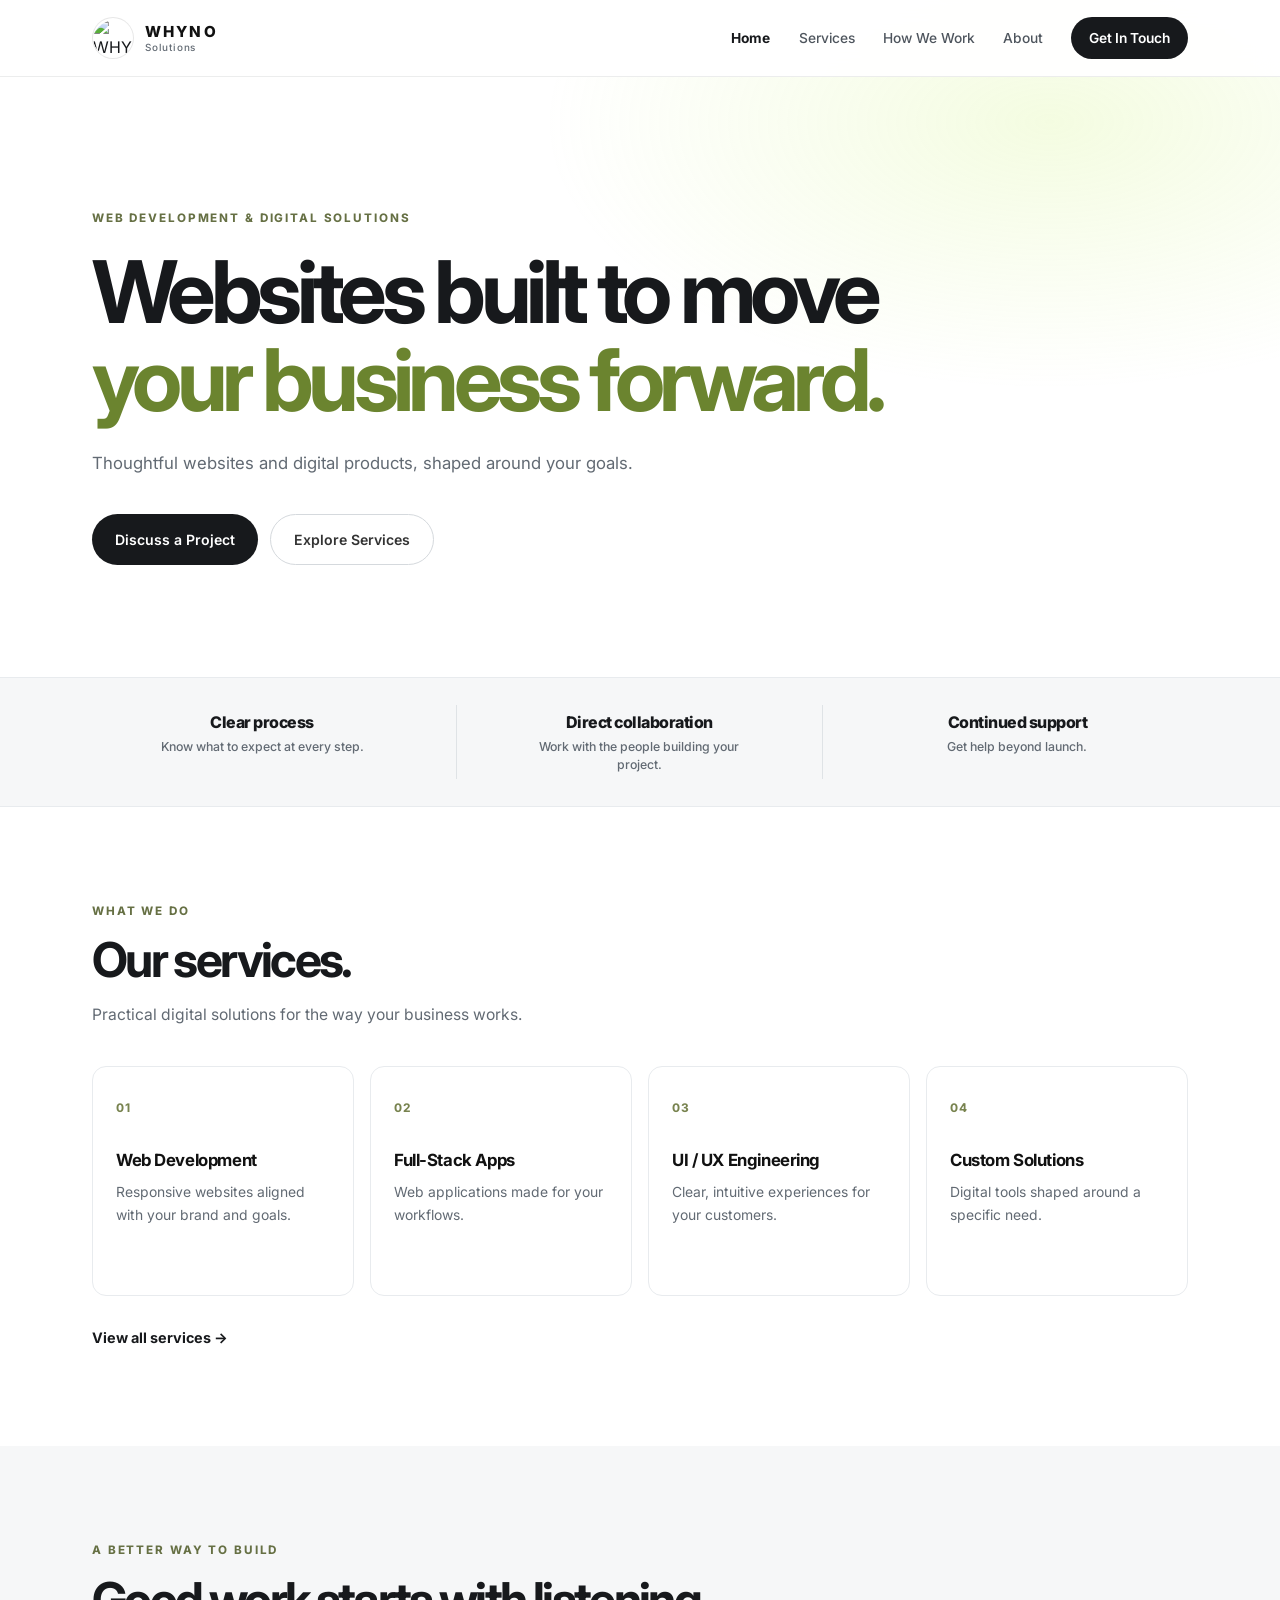
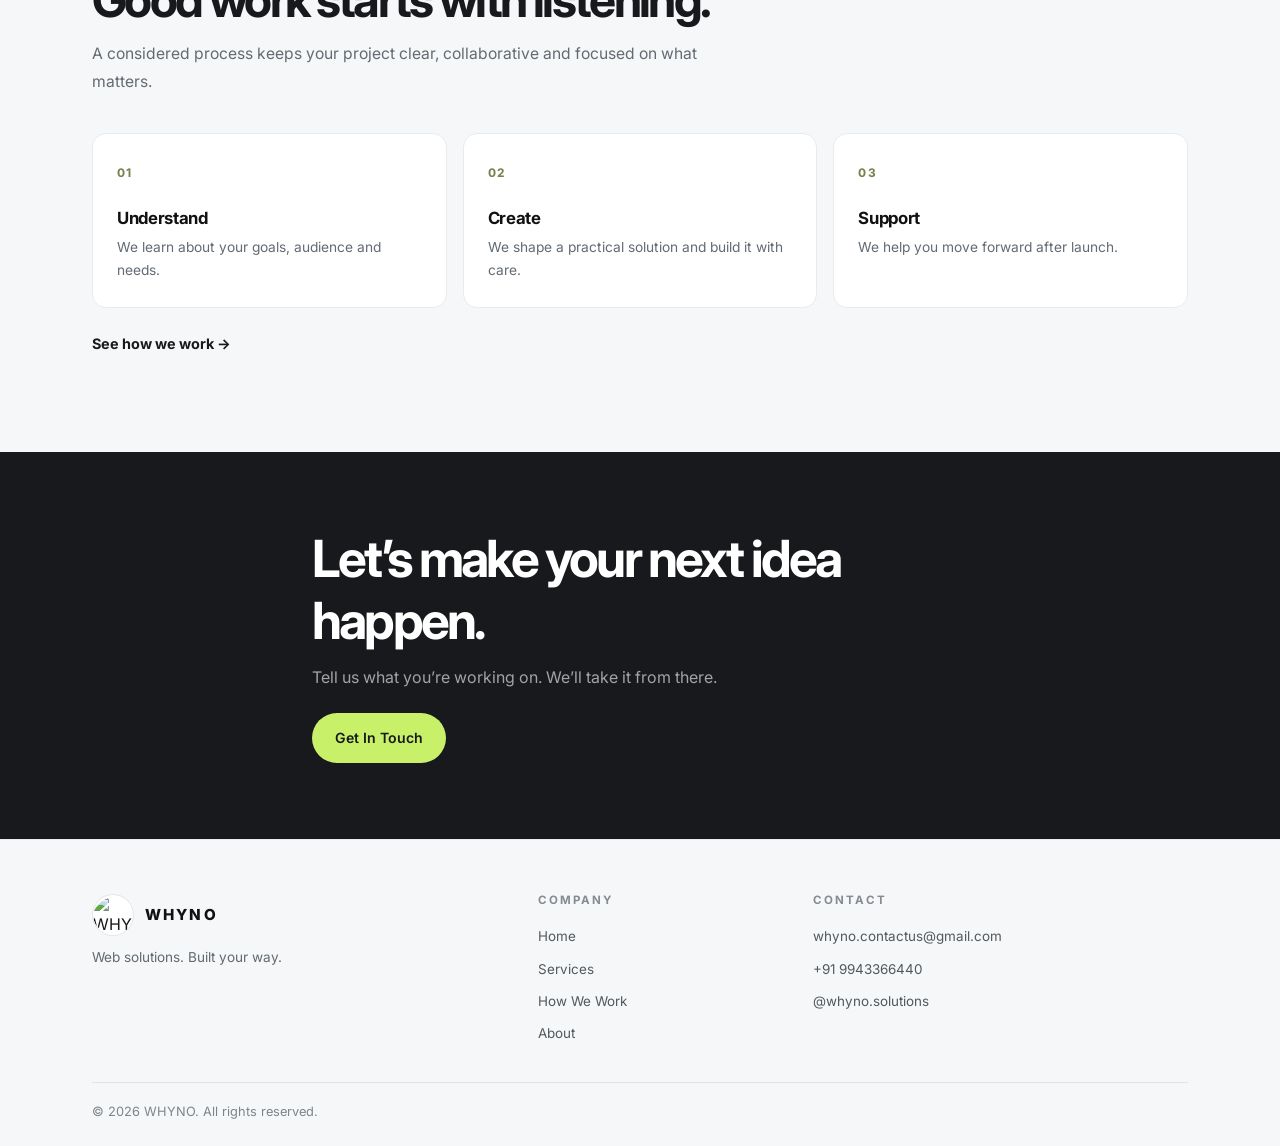
==== index.html @ 865802ed "Add files via upload" ====
﻿<!DOCTYPE html>
<html lang="en">
<head>
    <meta charset="UTF-8">
    <meta name="viewport" content="width=device-width, initial-scale=1.0">
    <meta name="color-scheme" content="light only">
    <title>WHYNO &mdash; Web Development &amp; Digital Solutions</title>
    <meta name="description" content="WHYNO builds custom websites, web applications and digital solutions engineered around your exact requirements.">
    <link rel="icon" type="image/png" href="assets/favicon.png">
    <link rel="preconnect" href="https://fonts.googleapis.com">
    <link rel="preconnect" href="https://fonts.gstatic.com" crossorigin>
    <link href="https://fonts.googleapis.com/css2?family=Inter:wght@300;400;500;600;700;800&display=swap" rel="stylesheet">
    <link rel="stylesheet" href="style.css">
</head>
<body>

    <!-- Header -->
    <header class="header" id="header">
        <div class="container header-inner">
            <a href="index.html" class="brand">
                <div class="brand-logo"><img src="assets/logo.png" alt="WHYNO"></div>
                <span class="brand-copy">
                    <span class="brand-name">WHYNO</span>
                    <span class="brand-tagline">Solutions</span>
                </span>
            </a>
            <nav class="nav" id="nav">
                <a href="index.html" class="nav-link active">Home</a>
                <a href="services.html" class="nav-link">Services</a>
                <a href="process.html" class="nav-link">How We Work</a>
                <a href="about.html" class="nav-link">About</a>
                <a href="contact.html" class="nav-link nav-link--cta">Get In Touch</a>
            </nav>
            <button class="menu-btn" id="menuBtn" aria-label="Toggle navigation" aria-controls="nav" aria-expanded="false">
                <span></span><span></span><span></span>
            </button>
        </div>
    </header>
    <div class="overlay" id="overlay"></div>

    <main>

        <!-- Hero -->
        <section class="hero">
            <div class="container">
                <p class="hero-label anim">Web Development &amp; Digital Solutions</p>
                <h1 class="hero-heading anim">Websites built to move <em>your business forward.</em></h1>
                <p class="hero-text anim">Thoughtful websites and digital products, shaped around your goals.</p>
                <div class="hero-btns anim">
                    <a href="contact.html" class="btn btn--dark">Discuss a Project</a>
                    <a href="services.html" class="btn btn--outline">Explore Services</a>
                </div>
            </div>
        </section>

        <!-- Trust Strip -->
        <section class="trust">
            <div class="container">
                <div class="trust-row">
                    <div class="trust-item anim">
                        <strong>Clear process</strong><span>Know what to expect at every step.</span>
                    </div>
                    <div class="trust-item anim">
                        <strong>Direct collaboration</strong><span>Work with the people building your project.</span>
                    </div>
                    <div class="trust-item anim">
                        <strong>Continued support</strong><span>Get help beyond launch.</span>
                    </div>
                </div>
            </div>
        </section>

        <!-- Services Preview -->
        <section class="section" id="services-preview">
            <div class="container">
                <div class="section-top">
                    <p class="label">What We Do</p>
                    <h2 class="heading-2">Our services.</h2>
                    <p class="sub-text">Practical digital solutions for the way your business works.</p>
                </div>
                <div class="card-grid card-grid--4">
                    <div class="card anim">
                        <span class="card-num">01</span>
                        <h3>Web Development</h3>
                        <p>Responsive websites aligned with your brand and goals.</p>
                    </div>
                    <div class="card anim">
                        <span class="card-num">02</span>
                        <h3>Full-Stack Apps</h3>
                        <p>Web applications made for your workflows.</p>
                    </div>
                    <div class="card anim">
                        <span class="card-num">03</span>
                        <h3>UI / UX Engineering</h3>
                        <p>Clear, intuitive experiences for your customers.</p>
                    </div>
                    <div class="card anim">
                        <span class="card-num">04</span>
                        <h3>Custom Solutions</h3>
                        <p>Digital tools shaped around a specific need.</p>
                    </div>
                </div>
                <div class="section-link">
                    <a href="services.html" class="link-arrow">View all services &rarr;</a>
                </div>
            </div>
        </section>

        <section class="home-approach section section--grey">
            <div class="container">
                <div class="section-top anim">
                    <p class="label">A better way to build</p>
                    <h2 class="heading-2">Good work starts with listening.</h2>
                    <p class="sub-text">A considered process keeps your project clear, collaborative and focused on what matters.</p>
                </div>
                <div class="approach-grid">
                    <article class="approach-step anim">
                        <span>01</span>
                        <h3>Understand</h3>
                        <p>We learn about your goals, audience and needs.</p>
                    </article>
                    <article class="approach-step anim">
                        <span>02</span>
                        <h3>Create</h3>
                        <p>We shape a practical solution and build it with care.</p>
                    </article>
                    <article class="approach-step anim">
                        <span>03</span>
                        <h3>Support</h3>
                        <p>We help you move forward after launch.</p>
                    </article>
                </div>
                <a href="process.html" class="link-arrow approach-link anim">See how we work &rarr;</a>
            </div>
        </section>

        <!-- CTA Band -->
        <section class="cta-band">
            <div class="container cta-inner">
                <h2 class="anim">Let&rsquo;s make your next idea happen.</h2>
                <p class="anim">Tell us what you&rsquo;re working on. We&rsquo;ll take it from there.</p>
                <a href="contact.html" class="btn btn--white anim">Get In Touch</a>
            </div>
        </section>

    </main>

    <!-- Footer -->
    <footer class="footer">
        <div class="container">
            <div class="footer-grid">
                <div class="footer-brand">
                    <a href="index.html" class="brand">
                        <div class="brand-logo"><img src="assets/logo.png" alt="WHYNO"></div>
                        <span class="brand-name">WHYNO</span>
                    </a>
                    <p>Web solutions. Built your way.</p>
                </div>
                <div class="footer-col">
                    <h5>Company</h5>
                    <a href="index.html">Home</a>
                    <a href="services.html">Services</a>
                    <a href="process.html">How We Work</a>
                    <a href="about.html">About</a>
                </div>
                <div class="footer-col">
                    <h5>Contact</h5>
                    <a href="mailto:whyno.contactus@gmail.com">whyno.contactus@gmail.com</a>
                    <a href="tel:+919943366440">+91 9943366440</a>
                    <a href="https://www.instagram.com/whyno.solutions/" target="_blank" rel="noopener">@whyno.solutions</a>
                </div>
            </div>
            <div class="footer-bottom">
                <span>&copy; <span id="yr"></span> WHYNO. All rights reserved.</span>
            </div>
        </div>
    </footer>

    <button class="scroll-top" id="scrollTop" aria-label="Back to top">
        <svg viewBox="0 0 24 24" fill="none" stroke="currentColor" stroke-width="2"><polyline points="18 15 12 9 6 15"/></svg>
    </button>

    <script src="script.js"></script>
</body>
</html>
---- style.css ----
/* ============================================================
   WHYNO — Professional IT Company
   ALWAYS LIGHT MODE. Black & white. Clean. No gimmicks.
   Font: Inter
   ============================================================ */

/* Force light everywhere */
:root {
    color-scheme: light only;
}

*,
*::before,
*::after {
    box-sizing: border-box;
    margin: 0;
    padding: 0;
}

html {
    scroll-behavior: smooth;
    font-size: 16px;
}

body {
    font-family: 'Inter', -apple-system, BlinkMacSystemFont, 'Segoe UI', sans-serif;
    background-color: #ffffff;
    color: #333333;
    line-height: 1.7;
    -webkit-font-smoothing: antialiased;
    -moz-osx-font-smoothing: grayscale;
    overflow-x: hidden;
}

a {
    color: inherit;
    text-decoration: none;
}

ul { list-style: none; }

img {
    display: block;
    max-width: 100%;
    height: auto;
}

::selection {
    background: #111111;
    color: #ffffff;
}

h1, h2, h3, h4, h5 {
    color: #111111;
    font-weight: 700;
    line-height: 1.2;
    letter-spacing: -0.02em;
}

/* ── Layout ── */
.container {
    width: 100%;
    max-width: 1120px;
    margin: 0 auto;
    padding: 0 32px;
}

/* ============================================================
   LOADER
   ============================================================ */
.loader {
    position: fixed;
    inset: 0;
    z-index: 9999;
    background: #ffffff;
    display: flex;
    align-items: center;
    justify-content: center;
    transition: opacity 0.5s ease, visibility 0.5s ease;
}

.loader.hide {
    opacity: 0;
    visibility: hidden;
    pointer-events: none;
}

.loader-logo {
    width: 48px;
    height: 48px;
    animation: fadeInOut 1.5s ease-in-out infinite;
}

@keyframes fadeInOut {
    0%, 100% { opacity: 0.3; }
    50% { opacity: 1; }
}

/* ============================================================
   HEADER / NAVBAR
   ============================================================ */
.header {
    position: fixed;
    top: 0;
    left: 0;
    width: 100%;
    z-index: 1000;
    background: rgba(255, 255, 255, 0.95);
    backdrop-filter: blur(12px);
    -webkit-backdrop-filter: blur(12px);
    border-bottom: 1px solid #f0f0f0;
    padding: 0;
    transition: box-shadow 0.3s ease;
}

.header.scrolled {
    box-shadow: 0 1px 12px rgba(0, 0, 0, 0.06);
}

.header-inner {
    display: flex;
    align-items: center;
    justify-content: space-between;
    height: 64px;
}

/* Brand */
.brand {
    display: flex;
    align-items: center;
    gap: 10px;
}

.brand-icon {
    width: 32px;
    height: 32px;
    border-radius: 6px;
    object-fit: contain;
}

.brand-name {
    font-size: 1rem;
    font-weight: 800;
    letter-spacing: 1.5px;
    color: #111111;
    text-transform: uppercase;
}

/* Nav links */
.nav {
    display: flex;
    align-items: center;
    gap: 32px;
}

.nav-link {
    font-size: 0.88rem;
    font-weight: 500;
    color: #555555;
    transition: color 0.2s ease;
}

.nav-link:hover,
.nav-link.active {
    color: #111111;
}

.nav-link--cta {
    padding: 8px 20px;
    background: #111111;
    color: #ffffff !important;
    border-radius: 6px;
    font-weight: 600;
    font-size: 0.84rem;
    transition: background 0.2s ease;
}

.nav-link--cta:hover {
    background: #333333;
}

/* Menu toggle */
.menu-toggle {
    display: none;
    flex-direction: column;
    gap: 5px;
    background: none;
    border: none;
    cursor: pointer;
    padding: 4px;
    z-index: 1100;
}

.menu-toggle span {
    display: block;
    width: 20px;
    height: 1.5px;
    background: #111111;
    border-radius: 2px;
    transition: transform 0.25s ease, opacity 0.25s ease;
}

.menu-toggle.open span:nth-child(1) {
    transform: translateY(6.5px) rotate(45deg);
}
.menu-toggle.open span:nth-child(2) {
    opacity: 0;
}
.menu-toggle.open span:nth-child(3) {
    transform: translateY(-6.5px) rotate(-45deg);
}

/* Overlay */
.overlay {
    display: none;
    position: fixed;
    inset: 0;
    background: rgba(0, 0, 0, 0.3);
    z-index: 990;
    opacity: 0;
    transition: opacity 0.3s ease;
}
.overlay.show {
    opacity: 1;
}

/* ============================================================
   BUTTONS
   ============================================================ */
.btn {
    display: inline-flex;
    align-items: center;
    justify-content: center;
    gap: 8px;
    padding: 13px 28px;
    font-family: inherit;
    font-size: 0.9rem;
    font-weight: 600;
    border-radius: 6px;
    border: none;
    cursor: pointer;
    transition: background 0.2s ease, transform 0.2s ease, box-shadow 0.2s ease;
}

.btn--dark {
    background: #111111;
    color: #ffffff;
}
.btn--dark:hover {
    background: #2a2a2a;
    transform: translateY(-1px);
    box-shadow: 0 4px 16px rgba(0, 0, 0, 0.12);
}

.btn--outline {
    background: transparent;
    border: 1.5px solid #d0d0d0;
    color: #333333;
}
.btn--outline:hover {
    border-color: #111111;
    color: #111111;
}

.btn--full {
    width: 100%;
}

/* ============================================================
   SECTION SHARED
   ============================================================ */
.section {
    padding: 100px 0;
}

.section--grey {
    background: #f8f8f7;
}

.section-top {
    margin-bottom: 56px;
}

.section-label {
    font-size: 0.75rem;
    font-weight: 700;
    text-transform: uppercase;
    letter-spacing: 2.5px;
    color: #888888;
    margin-bottom: 12px;
}

.section-heading {
    font-size: clamp(1.8rem, 3.5vw, 2.8rem);
    letter-spacing: -0.03em;
    margin-bottom: 16px;
}

.section-sub {
    font-size: 1rem;
    color: #666666;
    max-width: 520px;
    line-height: 1.7;
}

/* ============================================================
   HERO
   ============================================================ */
.hero {
    padding: 160px 0 100px;
    background: #ffffff;
}

.hero-label {
    font-size: 0.75rem;
    font-weight: 700;
    text-transform: uppercase;
    letter-spacing: 2.5px;
    color: #888888;
    margin-bottom: 24px;
}

.hero-heading {
    font-size: clamp(2.4rem, 5.5vw, 4.2rem);
    letter-spacing: -0.04em;
    line-height: 1.12;
    margin-bottom: 24px;
    max-width: 720px;
}

.hero-heading em {
    font-style: normal;
    border-bottom: 3px solid #111111;
    padding-bottom: 2px;
}

.hero-text {
    font-size: 1.08rem;
    color: #555555;
    max-width: 540px;
    line-height: 1.75;
    margin-bottom: 36px;
}

.hero-buttons {
    display: flex;
    gap: 12px;
    flex-wrap: wrap;
}

/* ============================================================
   TRUST STRIP
   ============================================================ */
.trust-strip {
    border-top: 1px solid #ebebeb;
    border-bottom: 1px solid #ebebeb;
    background: #f8f8f7;
    padding: 40px 0;
}

.trust-inner {
    display: flex;
    align-items: center;
    justify-content: center;
    gap: 48px;
}

.trust-item {
    display: flex;
    flex-direction: column;
    align-items: center;
    text-align: center;
    gap: 4px;
}

.trust-item strong {
    font-size: 1.5rem;
    font-weight: 800;
    color: #111111;
    letter-spacing: -0.5px;
}

.trust-item span {
    font-size: 0.78rem;
    color: #888888;
    font-weight: 500;
    letter-spacing: 0.5px;
}

.trust-divider {
    width: 1px;
    height: 40px;
    background: #e0e0e0;
}

/* ============================================================
   SERVICES — Clean card grid
   ============================================================ */
.services-grid {
    display: grid;
    grid-template-columns: repeat(4, 1fr);
    gap: 1px;
    background: #e8e8e8;
    border: 1px solid #e8e8e8;
    border-radius: 8px;
    overflow: hidden;
}

.service-card {
    background: #ffffff;
    padding: 36px 28px;
    display: flex;
    flex-direction: column;
    gap: 14px;
    transition: background 0.25s ease;
}

.service-card:hover {
    background: #f8f8f7;
}

.service-num {
    font-size: 0.72rem;
    font-weight: 700;
    color: #bbbbbb;
    letter-spacing: 1px;
}

.service-card h3 {
    font-size: 1rem;
    font-weight: 700;
    letter-spacing: -0.01em;
}

.service-card p {
    font-size: 0.88rem;
    color: #666666;
    line-height: 1.65;
}

/* ============================================================
   PROCESS
   ============================================================ */
.process-list {
    max-width: 640px;
}

.process-item {
    display: flex;
    gap: 24px;
    padding: 28px 0;
    border-bottom: 1px solid #ebebeb;
    align-items: flex-start;
}

.process-item:last-child {
    border-bottom: none;
}

.process-num {
    width: 40px;
    height: 40px;
    border-radius: 50%;
    background: #111111;
    color: #ffffff;
    font-size: 0.82rem;
    font-weight: 700;
    display: flex;
    align-items: center;
    justify-content: center;
    flex-shrink: 0;
}

.process-item h3 {
    font-size: 1rem;
    font-weight: 700;
    margin-bottom: 4px;
}

.process-item p {
    font-size: 0.9rem;
    color: #666666;
    line-height: 1.65;
}

/* ============================================================
   ABOUT
   ============================================================ */
.about-layout {
    display: grid;
    grid-template-columns: 1fr 1fr;
    gap: 80px;
    align-items: start;
}

.about-right {
    display: flex;
    flex-direction: column;
    gap: 20px;
}

.about-logo-wrap {
    width: 56px;
    height: 56px;
    border-radius: 8px;
    overflow: hidden;
    border: 1px solid #e8e8e8;
    padding: 8px;
    background: #f8f8f7;
}

.about-logo-wrap img {
    width: 100%;
    height: 100%;
    object-fit: contain;
}

.about-right p {
    font-size: 0.95rem;
    color: #555555;
    line-height: 1.75;
}

.about-values {
    display: flex;
    flex-wrap: wrap;
    gap: 8px;
    margin-top: 4px;
}

.about-values span {
    font-size: 0.78rem;
    font-weight: 600;
    color: #555555;
    padding: 6px 14px;
    background: #f4f4f3;
    border: 1px solid #e8e8e8;
    border-radius: 4px;
}

/* ============================================================
   TECH
   ============================================================ */
.tech-list {
    display: flex;
    flex-wrap: wrap;
    gap: 10px;
}

.tech-list span {
    padding: 10px 20px;
    font-size: 0.88rem;
    font-weight: 600;
    color: #333333;
    background: #ffffff;
    border: 1px solid #e0e0e0;
    border-radius: 6px;
    transition: border-color 0.2s ease, background 0.2s ease;
    cursor: default;
}

.tech-list span:hover {
    background: #111111;
    color: #ffffff;
    border-color: #111111;
}

/* ============================================================
   CTA BANNER
   ============================================================ */
.cta-banner {
    background: #111111;
    padding: 80px 0;
}

.cta-inner {
    display: flex;
    flex-direction: column;
    align-items: flex-start;
    gap: 20px;
    max-width: 580px;
}

.cta-inner h2 {
    font-size: clamp(1.8rem, 3.5vw, 2.8rem);
    color: #ffffff;
    letter-spacing: -0.03em;
}

.cta-inner p {
    font-size: 1rem;
    color: rgba(255, 255, 255, 0.6);
    line-height: 1.65;
}

.cta-inner .btn--dark {
    background: #ffffff;
    color: #111111;
}
.cta-inner .btn--dark:hover {
    background: #f0f0f0;
}

/* ============================================================
   CONTACT
   ============================================================ */
.contact-layout {
    display: grid;
    grid-template-columns: 1fr 1.2fr;
    gap: 80px;
    align-items: start;
}

.contact-sub {
    font-size: 0.95rem;
    color: #666666;
    margin-top: 12px;
    margin-bottom: 36px;
    line-height: 1.65;
}

.contact-info {
    display: flex;
    flex-direction: column;
    gap: 10px;
}

.contact-row {
    display: flex;
    align-items: center;
    gap: 14px;
    padding: 14px 16px;
    border: 1px solid #ebebeb;
    border-radius: 8px;
    transition: border-color 0.2s ease;
}
.contact-row:hover {
    border-color: #cccccc;
}

.contact-row svg {
    width: 20px;
    height: 20px;
    color: #888888;
    flex-shrink: 0;
}

.contact-row small {
    display: block;
    font-size: 0.68rem;
    font-weight: 600;
    text-transform: uppercase;
    letter-spacing: 1px;
    color: #aaaaaa;
    margin-bottom: 2px;
}

.contact-row span {
    display: block;
    font-size: 0.88rem;
    font-weight: 600;
    color: #333333;
}

/* Form */
.form {
    background: #f8f8f7;
    border: 1px solid #e8e8e8;
    border-radius: 10px;
    padding: 36px 32px;
}

.form-field {
    margin-bottom: 20px;
}

.form-field label {
    display: block;
    font-size: 0.82rem;
    font-weight: 600;
    color: #333333;
    margin-bottom: 8px;
}

.form-field input,
.form-field textarea {
    width: 100%;
    padding: 12px 14px;
    font-family: inherit;
    font-size: 0.9rem;
    color: #111111;
    background: #ffffff;
    border: 1px solid #dcdcdc;
    border-radius: 6px;
    outline: none;
    transition: border-color 0.2s ease, box-shadow 0.2s ease;
    resize: vertical;
}

.form-field input::placeholder,
.form-field textarea::placeholder {
    color: #aaaaaa;
}

.form-field input:focus,
.form-field textarea:focus {
    border-color: #111111;
    box-shadow: 0 0 0 3px rgba(0, 0, 0, 0.05);
}

/* ============================================================
   FOOTER
   ============================================================ */
.footer {
    background: #f8f8f7;
    border-top: 1px solid #ebebeb;
    padding: 64px 0 32px;
}

.footer-top {
    display: flex;
    justify-content: space-between;
    align-items: flex-start;
    gap: 40px;
    margin-bottom: 48px;
}

.footer-brand {
    display: flex;
    flex-direction: column;
    gap: 10px;
    max-width: 200px;
}

.footer-brand p {
    font-size: 0.85rem;
    color: #888888;
}

.footer-cols {
    display: flex;
    gap: 56px;
}

.footer-col {
    display: flex;
    flex-direction: column;
    gap: 8px;
}

.footer-col h5 {
    font-size: 0.72rem;
    font-weight: 700;
    text-transform: uppercase;
    letter-spacing: 2px;
    color: #888888;
    margin-bottom: 4px;
}

.footer-col a {
    font-size: 0.88rem;
    color: #666666;
    transition: color 0.2s ease;
}

.footer-col a:hover {
    color: #111111;
}

.footer-bottom {
    padding-top: 24px;
    border-top: 1px solid #e0e0e0;
    font-size: 0.8rem;
    color: #aaaaaa;
}

/* ============================================================
   SCROLL TO TOP
   ============================================================ */
.scroll-top {
    position: fixed;
    bottom: 24px;
    right: 24px;
    width: 40px;
    height: 40px;
    border-radius: 50%;
    background: #111111;
    color: #ffffff;
    border: none;
    cursor: pointer;
    display: flex;
    align-items: center;
    justify-content: center;
    opacity: 0;
    visibility: hidden;
    transition: opacity 0.3s ease, transform 0.3s ease;
    z-index: 100;
}

.scroll-top.show {
    opacity: 1;
    visibility: visible;
}

.scroll-top:hover {
    transform: translateY(-2px);
    box-shadow: 0 4px 16px rgba(0, 0, 0, 0.15);
}

.scroll-top svg {
    width: 18px;
    height: 18px;
}

/* ============================================================
   SCROLL REVEAL
   ============================================================ */
.anim {
    opacity: 0;
    transform: translateY(20px);
    transition: opacity 0.6s ease, transform 0.6s ease;
}

.anim.show {
    opacity: 1;
    transform: translateY(0);
}

/* ============================================================
   RESPONSIVE — Tablet (max 960px)
   ============================================================ */
@media (max-width: 960px) {
    .services-grid {
        grid-template-columns: repeat(2, 1fr);
    }

    .about-layout,
    .contact-layout {
        grid-template-columns: 1fr;
        gap: 48px;
    }

    .footer-top {
        flex-direction: column;
        gap: 32px;
    }
}

/* ============================================================
   RESPONSIVE — Mobile (max 680px)
   ============================================================ */
@media (max-width: 680px) {
    .container {
        padding: 0 20px;
    }

    /* Section spacing */
    .section {
        padding: 72px 0;
    }

    .section-heading {
        font-size: clamp(1.6rem, 7vw, 2.2rem);
    }

    /* Navbar mobile */
    .menu-toggle {
        display: flex;
    }

    .nav {
        position: fixed;
        top: 0;
        right: -100%;
        width: 80%;
        max-width: 300px;
        height: 100vh;
        background: #ffffff;
        border-left: 1px solid #ebebeb;
        flex-direction: column;
        align-items: flex-start;
        justify-content: center;
        gap: 0;
        padding: 40px 28px;
        z-index: 1050;
        transition: right 0.3s ease;
    }

    .nav.open {
        right: 0;
    }

    .nav-link {
        display: block;
        width: 100%;
        font-size: 1.05rem;
        font-weight: 600;
        color: #333333;
        padding: 14px 0;
        border-bottom: 1px solid #f0f0f0;
    }

    .nav-link--cta {
        display: block;
        text-align: center;
        margin-top: 16px;
        padding: 14px 20px;
        border-bottom: none;
        width: 100%;
        border-radius: 6px;
    }

    .overlay {
        display: block;
    }

    /* Hero mobile */
    .hero {
        padding: 120px 0 72px;
    }

    .hero-heading {
        font-size: clamp(2rem, 9vw, 3rem);
    }

    .hero-text {
        font-size: 0.95rem;
    }

    .hero-buttons {
        flex-direction: column;
        gap: 10px;
    }

    .hero-buttons .btn {
        width: 100%;
        justify-content: center;
    }

    /* Trust strip */
    .trust-inner {
        flex-direction: column;
        gap: 20px;
    }

    .trust-divider {
        width: 48px;
        height: 1px;
    }

    .trust-item {
        flex-direction: row;
        gap: 10px;
    }

    /* Services grid */
    .services-grid {
        grid-template-columns: 1fr;
    }

    .service-card {
        padding: 28px 24px;
    }

    /* Process */
    .process-item {
        gap: 16px;
        padding: 22px 0;
    }

    .process-num {
        width: 36px;
        height: 36px;
        font-size: 0.75rem;
    }

    /* Tech */
    .tech-list span {
        padding: 8px 14px;
        font-size: 0.82rem;
    }

    /* CTA */
    .cta-banner {
        padding: 60px 0;
    }

    .cta-inner .btn {
        width: 100%;
        justify-content: center;
    }

    /* Contact */
    .contact-layout {
        gap: 40px;
    }

    .form {
        padding: 28px 20px;
    }

    /* Footer */
    .footer-cols {
        flex-direction: column;
        gap: 24px;
    }

    /* Scroll top */
    .scroll-top {
        bottom: 16px;
        right: 16px;
        width: 36px;
        height: 36px;
    }
}

/* ============================================================
   VERY SMALL (max 400px)
   ============================================================ */
@media (max-width: 400px) {
    .container { padding: 0 16px; }
    .hero-heading { font-size: clamp(1.8rem, 10vw, 2.6rem); }
}

/* ============================================================
   REDUCED MOTION
   ============================================================ */
@media (prefers-reduced-motion: reduce) {
    *, *::before, *::after {
        animation-duration: 0.01ms !important;
        animation-iteration-count: 1 !important;
        transition-duration: 0.01ms !important;
        scroll-behavior: auto !important;
    }
}

/* Shared styles for the current multi-page WHYNO site */
:root {
    --ink: #17191c;
    --muted: #626a73;
    --line: #e8ebee;
    --surface: #f6f7f8;
    --accent: #c8f169;
}

body {
    color: var(--ink);
    line-height: 1.65;
}

.container {
    max-width: 1160px;
}

.header {
    border-bottom-color: rgba(23, 25, 28, 0.08);
    background: rgba(255, 255, 255, 0.94);
}

.header-inner {
    min-height: 76px;
    height: auto;
}

.brand {
    gap: 11px;
    flex-shrink: 0;
}

.brand-logo {
    display: grid;
    width: 42px;
    height: 42px;
    flex: 0 0 42px;
    place-items: center;
    overflow: hidden;
    border: 1px solid rgba(23, 25, 28, 0.1);
    border-radius: 50%;
    background: #fff;
}

.brand-logo img {
    width: 100%;
    height: 100%;
    object-fit: cover;
    border-radius: 50%;
}

.brand-name {
    font-size: 0.95rem;
    letter-spacing: 0.14em;
}

.brand-copy {
    display: flex;
    flex-direction: column;
    align-items: flex-start;
    gap: 1px;
    line-height: 1.15;
}

.brand-tagline {
    color: var(--muted);
    font-size: 0.62rem;
    font-weight: 500;
    letter-spacing: 0.08em;
}

.nav {
    gap: clamp(16px, 2.2vw, 30px);
}

.nav-link {
    color: #4e555d;
    font-size: 0.86rem;
}

.nav-link.active:not(.nav-link--cta) {
    color: var(--ink);
    font-weight: 700;
}

.nav-link--cta {
    padding: 10px 18px;
    border-radius: 999px;
    background: var(--ink);
}

.menu-btn {
    display: none;
    width: 44px;
    height: 44px;
    flex-direction: column;
    align-items: center;
    justify-content: center;
    gap: 5px;
    border: 1px solid var(--line);
    border-radius: 50%;
    background: #fff;
    cursor: pointer;
    z-index: 1100;
}

.menu-btn span {
    display: block;
    width: 18px;
    height: 2px;
    border-radius: 2px;
    background: var(--ink);
    transition: transform 0.2s ease, opacity 0.2s ease;
}

.menu-btn.open span:first-child {
    transform: translateY(3.5px) rotate(45deg);
}

.menu-btn.open span:nth-child(2) {
    opacity: 0;
}

.menu-btn.open span:last-child {
    transform: translateY(-3.5px) rotate(-45deg);
}

.hero {
    padding: clamp(148px, 18vw, 210px) 0 112px;
    background:
        radial-gradient(ellipse at 82% 18%, rgba(200, 241, 105, 0.2), transparent 34%),
        #fff;
}

.hero .container {
    max-width: 1160px;
}

.hero-label,
.label {
    color: #667044;
    font-size: 0.73rem;
    font-weight: 750;
    letter-spacing: 0.16em;
    line-height: 1.4;
    text-transform: uppercase;
}

.hero-label {
    margin-bottom: 22px;
}

.hero-heading,
.heading-1 {
    max-width: 820px;
    color: var(--ink);
    font-size: clamp(2.7rem, 7vw, 5.4rem);
    font-weight: 700;
    letter-spacing: -0.065em;
    line-height: 1.02;
}

.hero-heading em {
    border: 0;
    color: #6b842f;
    font-style: normal;
}

.hero-text,
.sub-text {
    max-width: 620px;
    margin-top: 24px;
    color: var(--muted);
    font-size: 1.05rem;
    line-height: 1.75;
}

.hero-btns {
    display: flex;
    flex-wrap: wrap;
    gap: 12px;
    margin-top: 32px;
}

.btn {
    min-height: 48px;
    padding: 13px 23px;
    border-radius: 999px;
    font-size: 0.88rem;
}

.btn--dark {
    background: var(--ink);
    color: #fff;
}

.btn--dark:hover {
    background: #33383d;
}

.btn--outline {
    border: 1px solid #d5d9dd;
    background: #fff;
}

.btn--white {
    background: var(--accent);
    color: var(--ink);
}

.btn--white:hover {
    background: #d7f58f;
}

.trust {
    border-top: 1px solid var(--line);
    border-bottom: 1px solid var(--line);
    background: var(--surface);
}

.trust-row {
    display: grid;
    grid-template-columns: repeat(4, 1fr);
    padding: 27px 0;
}

.trust-item {
    gap: 2px;
    border-right: 1px solid #dfe3e6;
}

.trust-item:last-child {
    border: 0;
}

.trust-item strong {
    color: var(--ink);
    font-size: 1.12rem;
}

.trust-item span {
    color: var(--muted);
    font-size: 0.77rem;
    letter-spacing: 0;
}

.section {
    padding: 96px 0;
}

.section--grey {
    background: var(--surface);
}

.section-top {
    margin-bottom: 38px;
}

.section-top .label {
    margin-bottom: 12px;
}

.heading-2 {
    color: var(--ink);
    font-size: clamp(2rem, 4vw, 3rem);
    letter-spacing: -0.055em;
}

.section-top .sub-text {
    margin-top: 12px;
    font-size: 0.98rem;
}

.card-grid {
    display: grid;
    gap: 16px;
}

.card-grid--4 {
    grid-template-columns: repeat(4, minmax(0, 1fr));
}

.card {
    min-height: 230px;
    padding: 26px 23px;
    border: 1px solid var(--line);
    border-radius: 14px;
    background: #fff;
    transition: transform 0.2s ease, box-shadow 0.2s ease;
}

.card:hover {
    transform: translateY(-3px);
    box-shadow: 0 14px 34px rgba(23, 25, 28, 0.07);
}

.card-num,
.service-num {
    display: inline-block;
    margin-bottom: 32px;
    color: #78834f;
    font-size: 0.74rem;
    font-weight: 750;
    letter-spacing: 0.1em;
}

.card h3 {
    margin-bottom: 10px;
    font-size: 1.05rem;
    letter-spacing: -0.025em;
}

.card p {
    color: var(--muted);
    font-size: 0.87rem;
    line-height: 1.7;
}

.section-link {
    margin-top: 28px;
}

.link-arrow {
    font-size: 0.9rem;
    font-weight: 700;
}

.link-arrow:hover {
    color: #687f34;
}

.page-hero {
    padding: 150px 0 66px;
    background:
        radial-gradient(ellipse at 80% 10%, rgba(200, 241, 105, 0.18), transparent 32%),
        #fff;
}

.page-hero .label {
    margin-bottom: 18px;
}

.page-hero .heading-1 {
    font-size: clamp(2.6rem, 6vw, 4.5rem);
}

.page-hero .sub-text {
    margin-top: 18px;
}

.service-list {
    border-top: 1px solid var(--line);
}

.service-row {
    display: grid;
    grid-template-columns: minmax(200px, 0.75fr) 1.25fr;
    gap: 40px;
    padding: 32px 0;
    border-bottom: 1px solid var(--line);
}

.service-left {
    display: flex;
    align-items: baseline;
    gap: 20px;
}

.service-left .service-num {
    margin: 0;
}

.service-left h3,
.process-body h3 {
    font-size: 1.12rem;
}

.service-right p,
.process-body p,
.about-content p,
.contact-desc {
    color: var(--muted);
    font-size: 0.94rem;
    line-height: 1.8;
}

.service-tags,
.tech-list {
    display: flex;
    flex-wrap: wrap;
    gap: 8px;
    margin-top: 16px;
}

.service-tags span,
.tech-list span {
    padding: 6px 11px;
    border: 1px solid var(--line);
    border-radius: 999px;
    background: #fff;
    color: #50575f;
    font-size: 0.75rem;
    font-weight: 600;
}

.process-list {
    max-width: 760px;
}

.process-item {
    gap: 20px;
    padding: 25px 0;
    border-color: var(--line);
}

.process-num {
    width: 42px;
    height: 42px;
    background: var(--accent);
    color: var(--ink);
}

.process-body h3 {
    margin: 5px 0 6px;
}

.about-layout {
    grid-template-columns: 1fr 0.9fr;
    gap: 64px;
}

.about-content {
    display: flex;
    flex-direction: column;
    gap: 16px;
}

.about-logo-block {
    margin-bottom: 6px;
}

.about-logo {
    width: 82px;
    height: 82px;
    overflow: hidden;
    border: 1px solid var(--line);
    border-radius: 50%;
    background: #fff;
}

.about-logo img {
    width: 100%;
    height: 100%;
    border-radius: 50%;
    object-fit: cover;
}

.about-values-card {
    padding: 28px;
    border: 1px solid var(--line);
    border-radius: 16px;
    background: #fff;
}

.about-values-card h3 {
    margin-bottom: 20px;
    font-size: 1.2rem;
}

.values-list {
    display: grid;
    gap: 18px;
}

.values-list li {
    display: grid;
    gap: 4px;
}

.values-list strong {
    font-size: 0.9rem;
}

.values-list span {
    color: var(--muted);
    font-size: 0.83rem;
    line-height: 1.65;
}

.tech-list span {
    padding: 9px 15px;
    background: #fff;
}

.cta-band {
    padding: 76px 0;
    background: var(--ink);
}

.cta-inner {
    max-width: 720px;
    gap: 13px;
}

.cta-inner h2 {
    font-size: clamp(2rem, 4.5vw, 3.2rem);
    letter-spacing: -0.055em;
}

.cta-inner p {
    margin-bottom: 10px;
}

.contact-layout {
    grid-template-columns: 0.85fr 1.15fr;
    gap: 56px;
}

.heading-3 {
    margin-bottom: 12px;
    font-size: 1.35rem;
}

.contact-desc {
    margin-bottom: 26px;
}

.contact-cards {
    display: grid;
    gap: 12px;
}

.contact-card {
    display: flex;
    align-items: center;
    gap: 14px;
    min-width: 0;
    padding: 16px;
    border: 1px solid var(--line);
    border-radius: 12px;
    background: #fff;
    transition: border-color 0.2s ease, transform 0.2s ease;
}

.contact-card:hover {
    transform: translateY(-2px);
    border-color: #b7c58c;
}

.contact-icon {
    display: grid;
    width: 42px;
    height: 42px;
    flex: 0 0 42px;
    place-items: center;
    border-radius: 50%;
    background: #f1f5e8;
}

.contact-icon svg {
    width: 19px;
    height: 19px;
}

.contact-card small,
.contact-card span {
    display: block;
}

.contact-card small {
    color: var(--muted);
    font-size: 0.74rem;
}

.contact-card span {
    overflow-wrap: anywhere;
    font-size: 0.86rem;
    font-weight: 650;
}

.form {
    padding: 32px;
    border: 1px solid var(--line);
    border-radius: 16px;
    background: var(--surface);
}

.form-title {
    margin-bottom: 24px;
    font-size: 1.2rem;
}

.form-field {
    margin-bottom: 18px;
}

.form-field label {
    color: var(--ink);
}

.form-field input,
.form-field textarea {
    min-height: 48px;
    border-color: #dce0e3;
    border-radius: 9px;
    font-size: 0.9rem;
}

.form-field textarea {
    min-height: 144px;
}

.form-field input:focus,
.form-field textarea:focus {
    border-color: #839a50;
    box-shadow: 0 0 0 3px rgba(131, 154, 80, 0.14);
}

.footer {
    padding: 54px 0 24px;
    background: #f6f7f8;
}

.footer-grid {
    display: grid;
    grid-template-columns: 1.2fr 0.7fr 1.1fr;
    gap: 36px;
    padding-bottom: 38px;
}

.footer-brand {
    max-width: 260px;
}

.footer-brand p {
    color: var(--muted);
}

.footer-col {
    gap: 10px;
}

.footer-col h5 {
    margin-bottom: 8px;
    color: #858b91;
}

.footer-col a {
    overflow-wrap: anywhere;
    color: #515960;
    font-size: 0.84rem;
}

.footer-bottom {
    padding-top: 18px;
    border-color: #e1e4e6;
    color: #7d858c;
}

.scroll-top {
    width: 44px;
    height: 44px;
    background: var(--ink);
}

@media (max-width: 960px) {
    .card-grid--4 {
        grid-template-columns: repeat(2, minmax(0, 1fr));
    }

    .about-layout,
    .contact-layout {
        gap: 36px;
    }
}

@media (max-width: 680px) {
    .container {
        padding-right: 22px;
        padding-left: 22px;
    }

    .header-inner {
        min-height: 68px;
    }

    .brand-logo {
        width: 38px;
        height: 38px;
        flex-basis: 38px;
    }

    .menu-btn {
        display: flex;
    }

    .nav {
        top: 0;
        right: 0;
        width: min(86vw, 360px);
        max-width: none;
        height: 100vh;
        height: 100dvh;
        justify-content: flex-start;
        gap: 0;
        padding: 100px 28px 32px;
        border-left: 1px solid var(--line);
        box-shadow: -20px 0 50px rgba(23, 25, 28, 0.08);
        transform: translateX(105%);
        transition: transform 0.28s ease;
    }

    .nav.open {
        right: 0;
        transform: translateX(0);
    }

    .nav-link {
        width: 100%;
        padding: 16px 0;
        border-bottom: 1px solid var(--line);
        font-size: 1rem;
    }

    .nav-link--cta {
        margin-top: 22px;
        padding: 14px 18px;
        border: 0;
        text-align: center;
    }

    .overlay {
        background: rgba(17, 20, 23, 0.42);
        pointer-events: none;
    }

    .overlay.show {
        pointer-events: auto;
    }

    .hero {
        padding: 126px 0 74px;
    }

    .hero-heading,
    .page-hero .heading-1 {
        font-size: clamp(2.45rem, 11vw, 4rem);
        letter-spacing: -0.06em;
    }

    .hero-label {
        margin-bottom: 17px;
        font-size: 0.68rem;
    }

    .hero-text,
    .sub-text {
        margin-top: 18px;
        font-size: 0.98rem;
    }

    .hero-btns {
        display: grid;
        grid-template-columns: 1fr;
        margin-top: 26px;
    }

    .hero-btns .btn {
        width: 100%;
    }

    .trust-row {
        grid-template-columns: repeat(2, 1fr);
        row-gap: 22px;
        padding: 24px 0;
    }

    .trust-item:nth-child(2) {
        border-right: 0;
    }

    .trust-item strong {
        font-size: 1rem;
    }

    .trust-item span {
        font-size: 0.72rem;
    }

    .section {
        padding: 70px 0;
    }

    .section-top {
        margin-bottom: 28px;
    }

    .heading-2 {
        font-size: clamp(1.9rem, 8vw, 2.5rem);
    }

    .card-grid--4 {
        grid-template-columns: 1fr;
        gap: 12px;
    }

    .card {
        min-height: auto;
        padding: 23px;
    }

    .card-num {
        margin-bottom: 20px;
    }

    .page-hero {
        padding: 126px 0 42px;
    }

    .service-row {
        grid-template-columns: 1fr;
        gap: 8px;
        padding: 24px 0;
    }

    .service-left {
        gap: 13px;
    }

    .service-left h3 {
        font-size: 1rem;
    }

    .service-right p,
    .process-body p,
    .about-content p,
    .contact-desc {
        font-size: 0.9rem;
    }

    .process-item {
        gap: 14px;
        padding: 20px 0;
    }

    .process-num {
        width: 36px;
        height: 36px;
        flex: 0 0 36px;
    }

    .about-layout,
    .contact-layout {
        grid-template-columns: 1fr;
        gap: 32px;
    }

    .about-values-card {
        padding: 22px;
    }

    .cta-band {
        padding: 58px 0;
    }

    .cta-inner .btn {
        width: 100%;
    }

    .contact-card {
        padding: 13px;
    }

    .form {
        padding: 24px 18px;
    }

    .footer {
        padding-top: 42px;
    }

    .footer-grid {
        grid-template-columns: 1fr 1fr;
        gap: 28px 18px;
    }

    .footer-brand {
        grid-column: 1 / -1;
    }

    .footer-col:last-child {
        grid-column: 1 / -1;
    }

    .footer-col a {
        font-size: 0.8rem;
    }

    .scroll-top {
        right: 16px;
        bottom: 16px;
    }
}

@media (max-width: 380px) {
    .container {
        padding-right: 18px;
        padding-left: 18px;
    }

    .hero-heading,
    .page-hero .heading-1 {
        font-size: 2.35rem;
    }
}

.trust-row {
    grid-template-columns: repeat(3, minmax(0, 1fr));
}

.trust-item {
    padding: 4px 24px;
}

.trust-item:first-child {
    padding-left: 0;
}

.trust-item:last-child {
    padding-right: 0;
}

.trust-item strong {
    font-size: 1rem;
}

.trust-item span {
    max-width: 240px;
    line-height: 1.5;
}

.home-approach .section-top {
    max-width: 650px;
}

.approach-grid {
    display: grid;
    grid-template-columns: repeat(3, minmax(0, 1fr));
    gap: 16px;
}

.approach-step {
    padding: 24px;
    border: 1px solid var(--line);
    border-radius: 14px;
    background: #fff;
    transition: transform 0.25s ease, box-shadow 0.25s ease;
}

.approach-step:hover {
    transform: translateY(-4px);
    box-shadow: 0 14px 34px rgba(23, 25, 28, 0.07);
}

.approach-step > span {
    display: inline-block;
    margin-bottom: 24px;
    color: #78834f;
    font-size: 0.74rem;
    font-weight: 750;
    letter-spacing: 0.1em;
}

.approach-step h3 {
    margin-bottom: 8px;
    font-size: 1.05rem;
}

.approach-step p {
    color: var(--muted);
    font-size: 0.86rem;
    line-height: 1.7;
}

.approach-link {
    display: inline-block;
    margin-top: 24px;
}

.hero-label.anim {
    transition-delay: 0.05s;
}

.hero-heading.anim {
    transition-delay: 0.14s;
}

.hero-text.anim {
    transition-delay: 0.23s;
}

.hero-btns.anim {
    transition-delay: 0.3s;
}

.trust-item.anim:nth-child(2),
.approach-step.anim:nth-child(2) {
    transition-delay: 0.1s;
}

.trust-item.anim:nth-child(3),
.approach-step.anim:nth-child(3) {
    transition-delay: 0.2s;
}

@media (max-width: 680px) {
    .trust-row {
        grid-template-columns: 1fr;
        gap: 0;
        padding: 14px 0;
    }

    .trust-item,
    .trust-item:first-child,
    .trust-item:last-child {
        align-items: flex-start;
        padding: 11px 0;
        border-right: 0;
        border-bottom: 1px solid var(--line);
        text-align: left;
    }

    .trust-item:last-child {
        border-bottom: 0;
    }

    .approach-grid {
        grid-template-columns: 1fr;
        gap: 11px;
    }

    .approach-step {
        padding: 20px;
    }

    .approach-step > span {
        margin-bottom: 12px;
    }
}
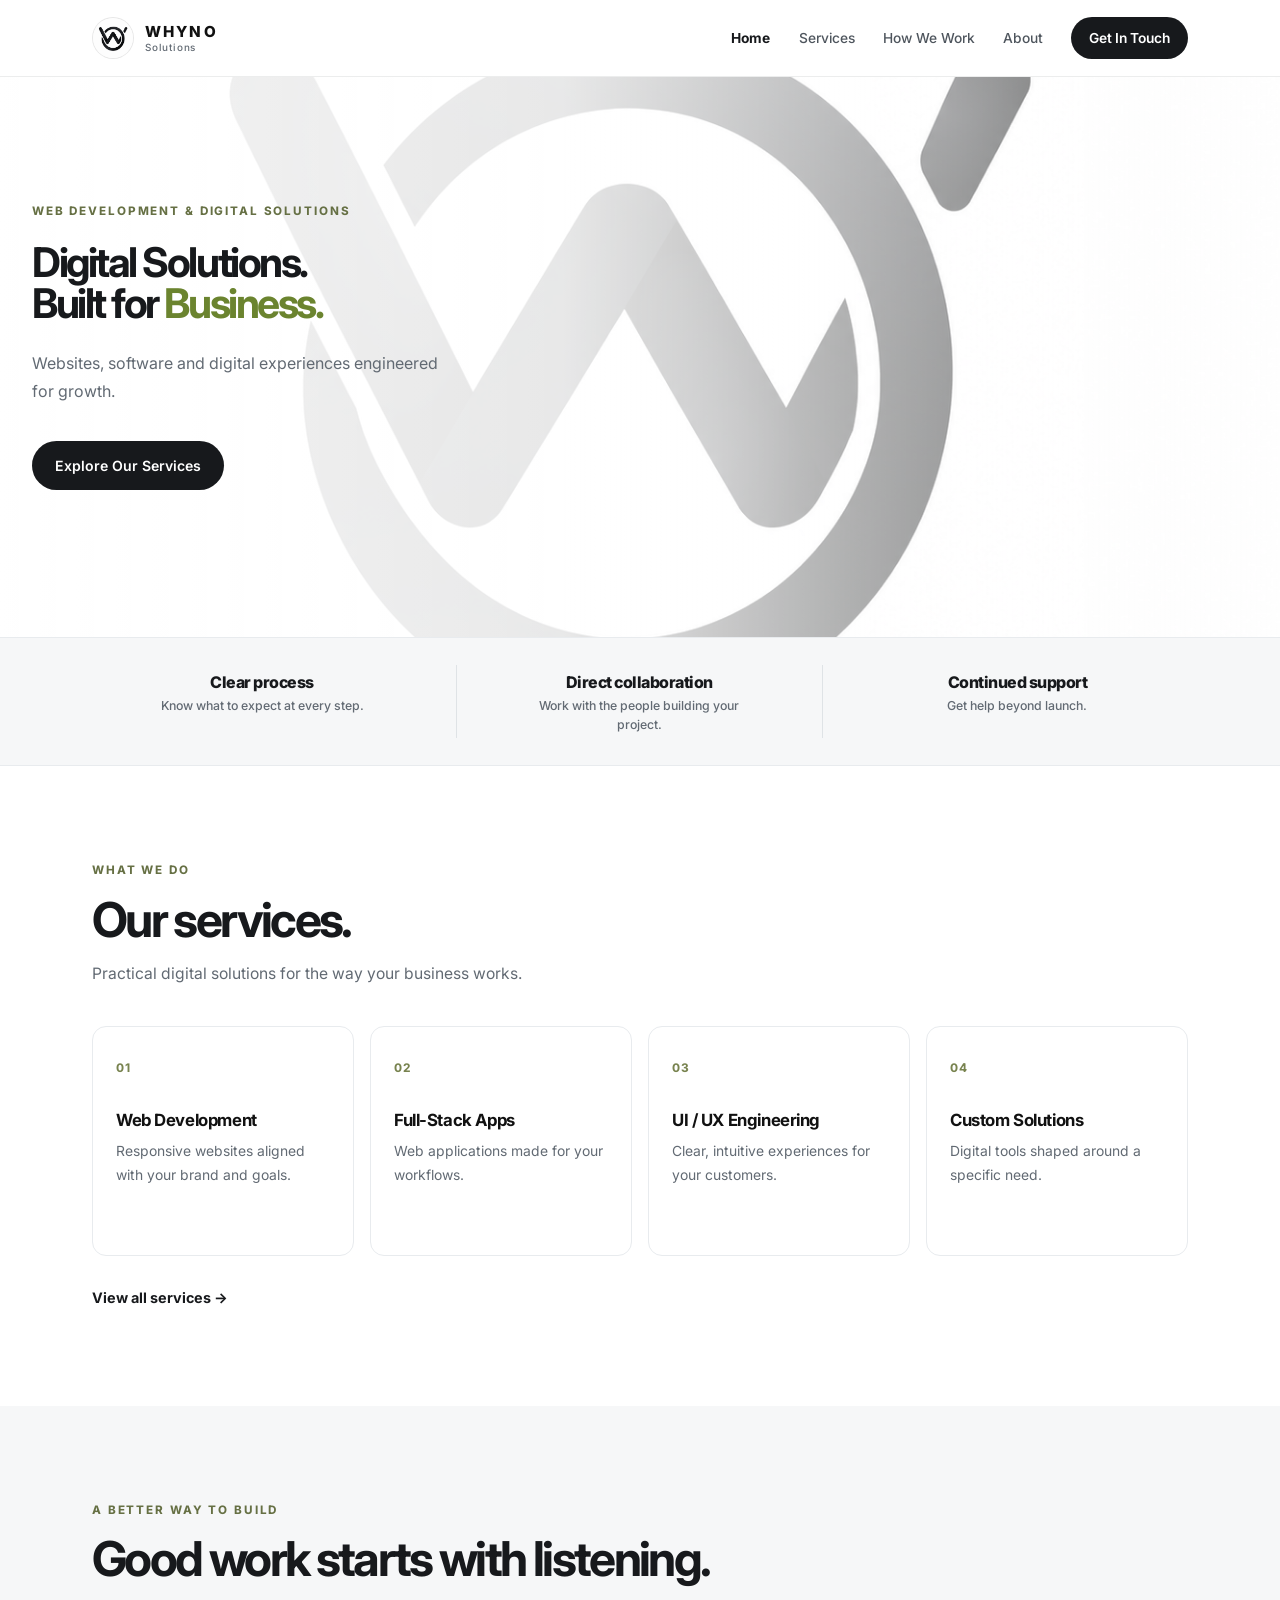
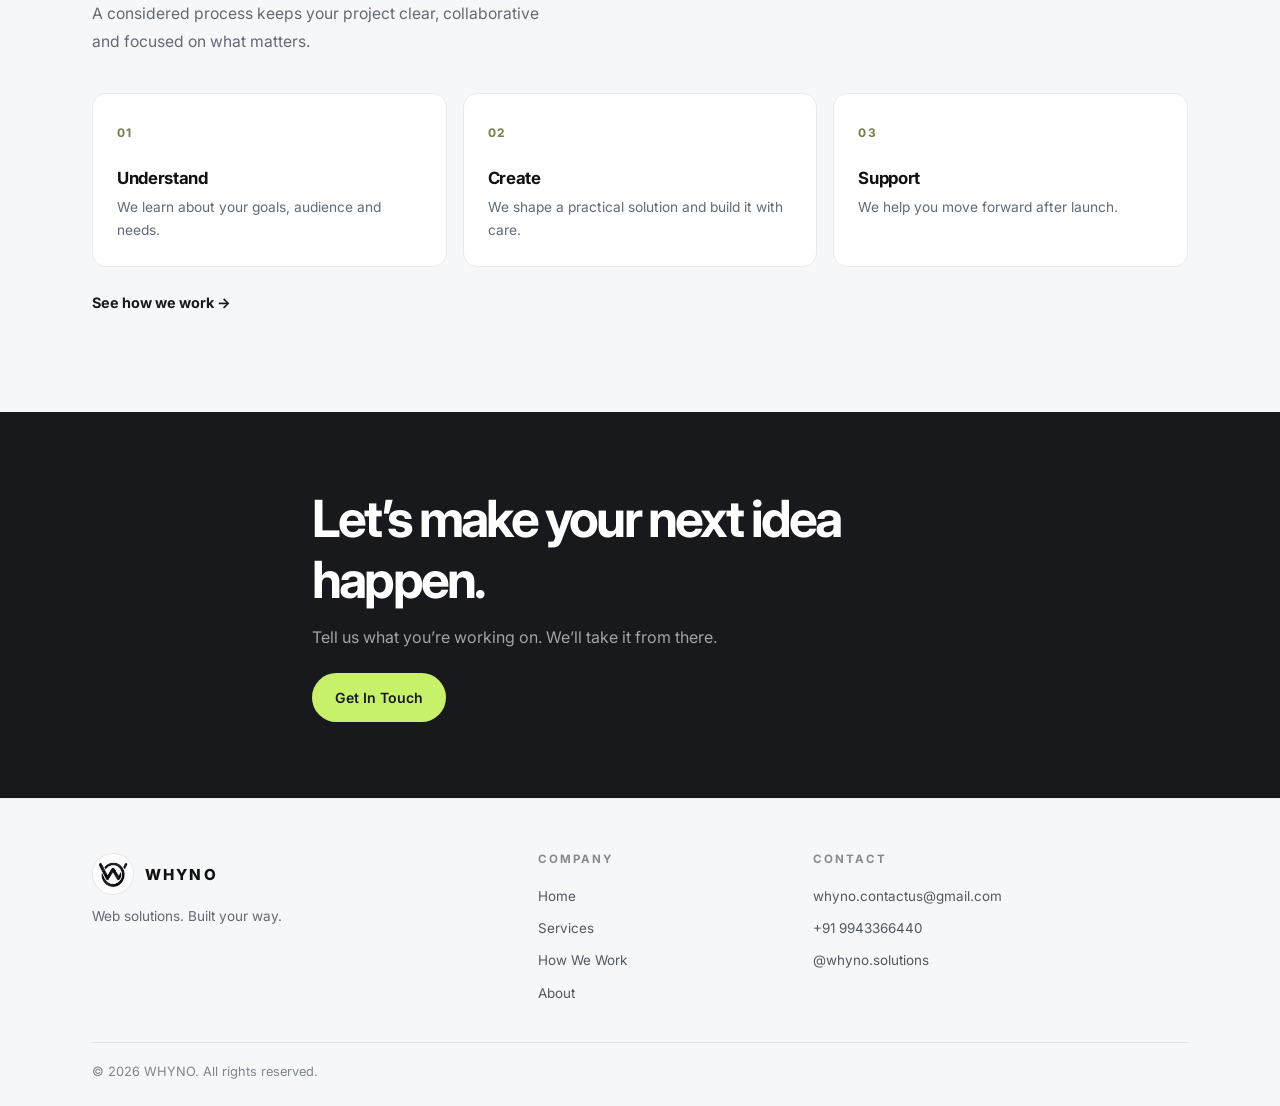
==== commit 1dc1ad56: "Add files via upload" ====
--- a/index.html
+++ b/index.html
@@ -42,13 +42,20 @@
 
         <!-- Hero -->
         <section class="hero">
-            <div class="container">
-                <p class="hero-label anim">Web Development &amp; Digital Solutions</p>
-                <h1 class="hero-heading anim">Websites built to move <em>your business forward.</em></h1>
-                <p class="hero-text anim">Thoughtful websites and digital products, shaped around your goals.</p>
-                <div class="hero-btns anim">
-                    <a href="contact.html" class="btn btn--dark">Discuss a Project</a>
-                    <a href="services.html" class="btn btn--outline">Explore Services</a>
+            <div class="hero-poster" aria-hidden="true"></div>
+            <div class="hero-video-wrap" aria-hidden="true">
+                <video class="hero-video" autoplay muted loop playsinline preload="metadata" poster="assets/logo.png" aria-hidden="true" tabindex="-1">
+                    <source src="WHYNO_logo_transformation.mp4" type="video/mp4">
+                </video>
+            </div>
+            <div class="container hero-content">
+                <div class="hero-copy">
+                    <p class="hero-label anim">Web Development &amp; Digital Solutions</p>
+                    <h1 class="hero-heading anim">Digital Solutions.<br>Built for <span class="hero-heading-accent">Business.</span></h1>
+                    <p class="hero-text anim">Websites, software and digital experiences engineered for growth.</p>
+                    <div class="hero-btns anim">
+                        <a href="services.html" class="btn btn--dark">Explore Our Services</a>
+                    </div>
                 </div>
             </div>
         </section>
--- a/style.css
+++ b/style.css
@@ -100,9 +100,8 @@
    HEADER / NAVBAR
    ============================================================ */
 .header {
-    position: fixed;
+    position: sticky;
     top: 0;
-    left: 0;
     width: 100%;
     z-index: 1000;
     background: rgba(255, 255, 255, 0.95);
@@ -1163,14 +1162,94 @@
 }
 
 .hero {
-    padding: clamp(148px, 18vw, 210px) 0 112px;
-    background:
-        radial-gradient(ellipse at 82% 18%, rgba(200, 241, 105, 0.2), transparent 34%),
-        #fff;
+    position: relative;
+    isolation: isolate;
+    display: flex;
+    align-items: center;
+    overflow: hidden;
+    min-height: max(560px, 56.25vw);
+    padding: clamp(64px, 8vw, 112px) 0;
+    background: #fff;
+}
+
+.hero-poster,
+.hero-video-wrap {
+    position: absolute;
+    inset: 0;
+    width: 100%;
+    height: 100%;
+    pointer-events: none;
+}
+
+@keyframes hero-video-entrance {
+    from {
+        opacity: 0;
+        transform: scale(0.96);
+    }
+
+    to {
+        opacity: 1;
+        transform: scale(1);
+    }
+}
+
+@keyframes hero-soft-light {
+    from {
+        opacity: 0.88;
+        transform: translateX(-1%);
+    }
+
+    to {
+        opacity: 0.98;
+        transform: translateX(1%);
+    }
+}
+
+.hero-video-wrap {
+    z-index: 1;
+    overflow: hidden;
+    animation: hero-video-entrance 900ms cubic-bezier(0.2, 0.7, 0.25, 1) both;
+}
+
+.hero-poster {
+    z-index: 0;
+    background: #fff;
+}
+
+.hero--poster-visible .hero-poster {
+    background: url("assets/logo.png") center / contain no-repeat, #f6f7f8;
+}
+
+.hero-video {
+    position: absolute;
+    inset: 0;
+    width: 100%;
+    height: 100%;
+    object-fit: cover;
+    object-position: center;
+}
+
+.hero-video.is-unavailable {
+    display: none;
+}
+
+.hero::after {
+    position: absolute;
+    z-index: 2;
+    inset: 0;
+    background: linear-gradient(90deg, rgba(255, 255, 255, 0.96) 0%, rgba(255, 255, 255, 0.9) 44%, rgba(255, 255, 255, 0.35) 100%);
+    content: "";
+    pointer-events: none;
 }
 
 .hero .container {
-    max-width: 1160px;
+    position: relative;
+    z-index: 3;
+    max-width: 1320px;
+}
+
+.hero-copy {
+    max-width: 420px;
 }
 
 .hero-label,
@@ -1197,18 +1276,29 @@
     line-height: 1.02;
 }
 
+.hero-heading {
+    max-width: 420px;
+    font-size: clamp(2.5rem, 3.2vw, 2.9rem);
+    letter-spacing: -0.06em;
+}
+
 .hero-heading em {
     border: 0;
     color: #6b842f;
     font-style: normal;
 }
 
+.hero-heading-accent {
+    color: #6b842f;
+    white-space: nowrap;
+}
+
 .hero-text,
 .sub-text {
-    max-width: 620px;
-    margin-top: 24px;
+    max-width: 470px;
+    margin-top: 18px;
     color: var(--muted);
-    font-size: 1.05rem;
+    font-size: 1rem;
     line-height: 1.75;
 }
 
@@ -1216,7 +1306,7 @@
     display: flex;
     flex-wrap: wrap;
     gap: 12px;
-    margin-top: 32px;
+    margin-top: 22px;
 }
 
 .btn {
@@ -1712,13 +1802,17 @@
 }
 
 @media (max-width: 680px) {
+    html {
+        overflow-x: clip;
+    }
+
     .container {
         padding-right: 22px;
         padding-left: 22px;
     }
 
     .header-inner {
-        min-height: 68px;
+        min-height: 60px;
     }
 
     .brand-logo {
@@ -1775,37 +1869,6 @@
         pointer-events: auto;
     }
 
-    .hero {
-        padding: 126px 0 74px;
-    }
-
-    .hero-heading,
-    .page-hero .heading-1 {
-        font-size: clamp(2.45rem, 11vw, 4rem);
-        letter-spacing: -0.06em;
-    }
-
-    .hero-label {
-        margin-bottom: 17px;
-        font-size: 0.68rem;
-    }
-
-    .hero-text,
-    .sub-text {
-        margin-top: 18px;
-        font-size: 0.98rem;
-    }
-
-    .hero-btns {
-        display: grid;
-        grid-template-columns: 1fr;
-        margin-top: 26px;
-    }
-
-    .hero-btns .btn {
-        width: 100%;
-    }
-
     .trust-row {
         grid-template-columns: repeat(2, 1fr);
         row-gap: 22px;
@@ -1939,16 +2002,122 @@
     }
 }
 
+@media (min-width: 1024px) {
+    .hero {
+        min-height: clamp(560px, 42vw, 620px);
+        padding: clamp(36px, 4vw, 56px) 0 clamp(54px, 5.6vw, 80px);
+    }
+}
+
+@media (max-width: 1023px) {
+    .hero {
+        align-items: flex-start;
+        min-height: clamp(520px, 70vw, 680px);
+        padding: 56px 0;
+    }
+
+    .hero-video {
+        object-fit: contain;
+        object-position: center;
+    }
+
+    .hero::after {
+        background: linear-gradient(90deg, rgba(255, 255, 255, 0.94), rgba(255, 255, 255, 0.72) 58%, rgba(255, 255, 255, 0.18));
+    }
+}
+
+@media (max-width: 767px) {
+    .hero {
+        height: clamp(205px, calc(18.18vw + 146.82px), 225px);
+        min-height: 0;
+        display: block;
+        padding: 0;
+        background: #e8e8e8;
+    }
+
+    .hero .container {
+        position: absolute;
+        right: 16px;
+        top: 40px;
+        bottom: auto;
+        left: 16px;
+        width: auto;
+        max-width: none;
+        margin: 0;
+        padding: 0;
+    }
+
+    .hero-poster {
+        background: #e8e8e8;
+    }
+
+    .hero--poster-visible .hero-poster {
+        background-color: #e8e8e8;
+    }
+
+    .hero-video {
+        inset: 0 auto auto -11.7%;
+        width: 110%;
+        height: 100%;
+        transform: none;
+        object-fit: contain;
+        object-position: center 70%;
+        filter: blur(4px);
+        opacity: 1;
+    }
+
+    .hero::after {
+        background:
+            radial-gradient(ellipse at 25% 58%, rgba(255, 255, 255, 0.92) 0%, rgba(255, 255, 255, 0.74) 55%, transparent 95%),
+            linear-gradient(180deg, rgba(255, 255, 255, 0.1), rgba(255, 255, 255, 0.18));
+        animation: hero-soft-light 12s ease-in-out infinite alternate;
+    }
+
+    .hero-copy {
+        max-width: 360px;
+    }
+
+    .hero .hero-text {
+        display: none;
+    }
+
+    .hero-label {
+        margin-bottom: 8px;
+        font-size: 0.5625rem;
+        letter-spacing: 0.1em;
+    }
+
+    .hero-heading {
+        font-size: clamp(1.4375rem, 6vw, 1.625rem);
+        letter-spacing: -0.055em;
+        line-height: 1.08;
+    }
+
+    .hero-text {
+        max-width: 340px;
+        margin-top: 8px;
+        font-size: 0.75rem;
+        line-height: 1.4;
+    }
+
+    .hero-btns {
+        margin-top: 32px;
+    }
+
+    .hero-btns .btn {
+        width: auto;
+        min-height: 40px;
+        padding: 10px 18px;
+        font-size: 0.75rem;
+    }
+}
+
 @media (max-width: 380px) {
     .container {
         padding-right: 18px;
         padding-left: 18px;
     }
 
-    .hero-heading,
-    .page-hero .heading-1 {
-        font-size: 2.35rem;
-    }
 }
 
 .trust-row {
@@ -2060,7 +2229,10 @@
     .trust-item,
     .trust-item:first-child,
     .trust-item:last-child {
-        align-items: flex-start;
+        display: grid;
+        grid-template-columns: minmax(0, 0.7fr) minmax(0, 1.3fr);
+        align-items: start;
+        gap: 10px;
         padding: 11px 0;
         border-right: 0;
         border-bottom: 1px solid var(--line);
@@ -2084,3 +2256,9 @@
         margin-bottom: 12px;
     }
 }
+
+@media (prefers-reduced-motion: reduce) {
+    .hero-video {
+        display: none;
+    }
+}
